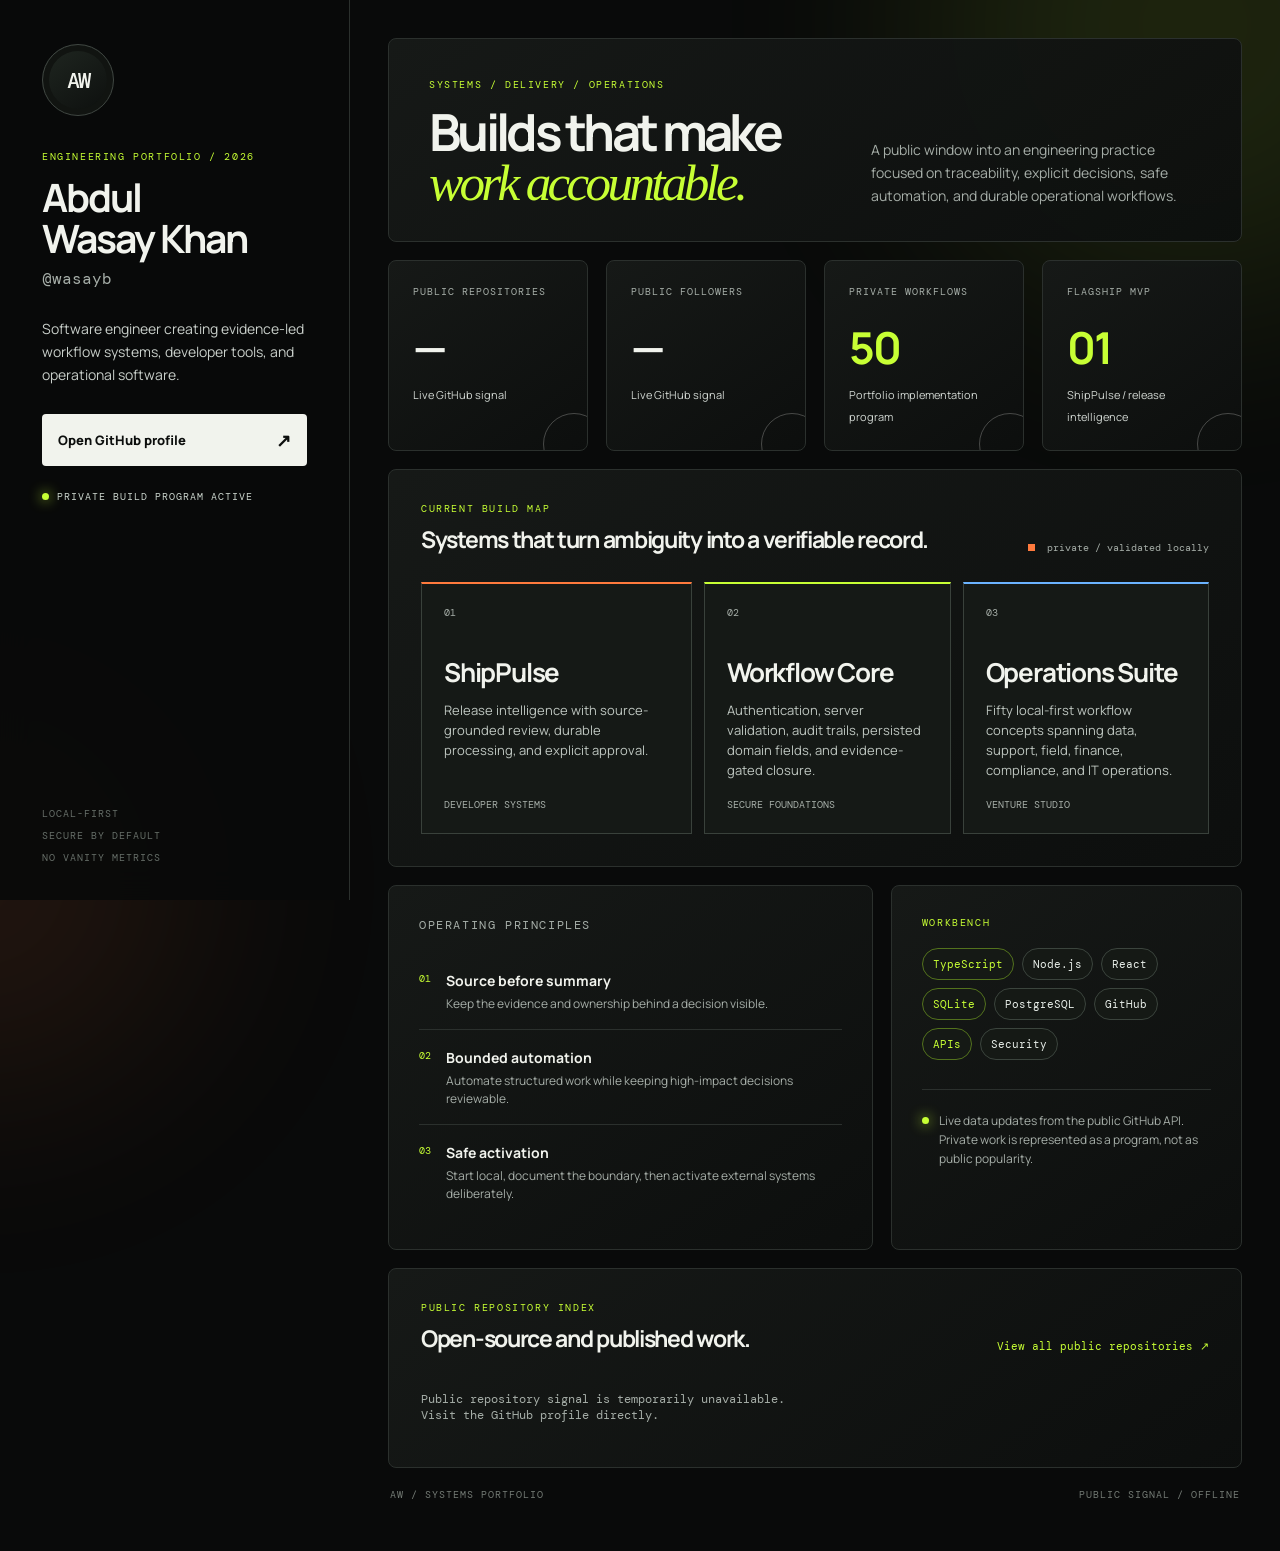
==== index.html @ aad49763 "feat: add visual systems portfolio hub" ====
<!doctype html>
<html lang="en">
  <head>
    <meta charset="utf-8" />
    <meta name="viewport" content="width=device-width, initial-scale=1" />
    <meta name="description" content="Abdul Wasay Khan — software engineering portfolio hub." />
    <title>AW / Systems Portfolio</title>
    <link rel="preconnect" href="https://fonts.googleapis.com" />
    <link rel="preconnect" href="https://fonts.gstatic.com" crossorigin />
    <link href="https://fonts.googleapis.com/css2?family=DM+Mono:wght@400;500&family=Manrope:wght@400;500;600;700;800&display=swap" rel="stylesheet" />
    <link rel="stylesheet" href="styles.css" />
  </head>
  <body>
    <div class="ambient ambient-one"></div>
    <div class="ambient ambient-two"></div>
    <main class="layout">
      <aside class="identity-rail">
        <div class="mark" aria-label="Abdul Wasay Khan monogram">AW</div>
        <p class="rail-kicker">ENGINEERING PORTFOLIO / 2026</p>
        <h1>Abdul<br />Wasay Khan</h1>
        <p class="handle">@wasayb</p>
        <p class="identity-copy">Software engineer creating evidence-led workflow systems, developer tools, and operational software.</p>
        <a class="profile-link" href="https://github.com/wasayb" target="_blank" rel="noreferrer">Open GitHub profile <span>↗</span></a>
        <div class="rail-status"><span class="status-dot"></span> PRIVATE BUILD PROGRAM ACTIVE</div>
        <div class="rail-bottom">
          <span>LOCAL-FIRST</span>
          <span>SECURE BY DEFAULT</span>
          <span>NO VANITY METRICS</span>
        </div>
      </aside>

      <section class="main-stage">
        <header class="hero-panel panel">
          <div>
            <p class="eyebrow">SYSTEMS / DELIVERY / OPERATIONS</p>
            <h2>Builds that make<br /><em>work accountable.</em></h2>
          </div>
          <p class="hero-copy">A public window into an engineering practice focused on traceability, explicit decisions, safe automation, and durable operational workflows.</p>
        </header>

        <section class="metric-grid" aria-label="Portfolio signals">
          <article class="metric-card panel live-card">
            <p>PUBLIC REPOSITORIES</p>
            <strong id="repo-count">—</strong>
            <small>Live GitHub signal</small>
          </article>
          <article class="metric-card panel live-card">
            <p>PUBLIC FOLLOWERS</p>
            <strong id="follower-count">—</strong>
            <small>Live GitHub signal</small>
          </article>
          <article class="metric-card panel private-card">
            <p>PRIVATE WORKFLOWS</p>
            <strong>50</strong>
            <small>Portfolio implementation program</small>
          </article>
          <article class="metric-card panel private-card">
            <p>FLAGSHIP MVP</p>
            <strong>01</strong>
            <small>ShipPulse / release intelligence</small>
          </article>
        </section>

        <section class="build-map panel">
          <div class="section-head">
            <div><p class="eyebrow">CURRENT BUILD MAP</p><h3>Systems that turn ambiguity into a verifiable record.</h3></div>
            <span class="map-key"><i></i> private / validated locally</span>
          </div>
          <div class="map-grid">
            <article class="map-card tone-orange"><span class="map-index">01</span><h4>ShipPulse</h4><p>Release intelligence with source-grounded review, durable processing, and explicit approval.</p><span class="card-tag">DEVELOPER SYSTEMS</span></article>
            <article class="map-card tone-lime"><span class="map-index">02</span><h4>Workflow Core</h4><p>Authentication, server validation, audit trails, persisted domain fields, and evidence-gated closure.</p><span class="card-tag">SECURE FOUNDATIONS</span></article>
            <article class="map-card tone-blue"><span class="map-index">03</span><h4>Operations Suite</h4><p>Fifty local-first workflow concepts spanning data, support, field, finance, compliance, and IT operations.</p><span class="card-tag">VENTURE STUDIO</span></article>
          </div>
        </section>

        <section class="signal-grid">
          <article class="panel operating-system">
            <p class="eyebrow">OPERATING PRINCIPLES</p>
            <ol>
              <li><span>01</span><div><b>Source before summary</b><p>Keep the evidence and ownership behind a decision visible.</p></div></li>
              <li><span>02</span><div><b>Bounded automation</b><p>Automate structured work while keeping high-impact decisions reviewable.</p></div></li>
              <li><span>03</span><div><b>Safe activation</b><p>Start local, document the boundary, then activate external systems deliberately.</p></div></li>
            </ol>
          </article>
          <article class="panel workbench">
            <p class="eyebrow">WORKBENCH</p>
            <div class="skills" aria-label="Core technologies"><span>TypeScript</span><span>Node.js</span><span>React</span><span>SQLite</span><span>PostgreSQL</span><span>GitHub</span><span>APIs</span><span>Security</span></div>
            <div class="workbench-note"><span class="pulse"></span><p>Live data updates from the public GitHub API. Private work is represented as a program, not as public popularity.</p></div>
          </article>
        </section>

        <section class="repository-panel panel">
          <div class="section-head">
            <div><p class="eyebrow">PUBLIC REPOSITORY INDEX</p><h3>Open-source and published work.</h3></div>
            <a href="https://github.com/wasayb?tab=repositories" target="_blank" rel="noreferrer">View all public repositories ↗</a>
          </div>
          <div id="repo-list" class="repo-list" aria-live="polite"><p class="loading">Loading public repository index…</p></div>
        </section>

        <footer class="page-footer">
          <span>AW / SYSTEMS PORTFOLIO</span>
          <span id="updated-at">PUBLIC SIGNAL / SYNCING</span>
        </footer>
      </section>
    </main>
    <script src="app.js"></script>
  </body>
</html>
---- styles.css ----
:root{--ink:#090a0a;--panel:#101211;--line:#2b302d;--soft:#a6aea8;--white:#f1f3ed;--acid:#c7ff34;--orange:#ff7a3d;--blue:#6bb3ff;font-family:Manrope,Arial,sans-serif;color:var(--white);background:var(--ink)}
*{box-sizing:border-box}body{margin:0;min-width:320px;background:var(--ink);color:var(--white)}.ambient{position:fixed;border-radius:50%;filter:blur(120px);opacity:.11;pointer-events:none}.ambient-one{width:550px;height:550px;background:var(--acid);right:-190px;top:-250px}.ambient-two{width:420px;height:420px;background:var(--orange);left:-230px;bottom:-190px}.layout{position:relative;display:grid;grid-template-columns:350px minmax(0,1fr);max-width:1560px;min-height:100vh;margin:0 auto}.identity-rail{position:sticky;top:0;height:100vh;padding:44px 42px 36px;border-right:1px solid var(--line);display:flex;flex-direction:column;background:rgba(9,10,10,.88);backdrop-filter:blur(16px)}.mark{height:72px;width:72px;display:grid;place-items:center;border:1px solid #404742;border-radius:50%;font-family:"DM Mono",monospace;font-weight:500;letter-spacing:-2px;font-size:22px;background:linear-gradient(145deg,#202721,#0c0e0d);box-shadow:inset 0 0 0 6px #111411}.rail-kicker,.eyebrow{color:var(--acid);font-family:"DM Mono",monospace;font-size:10px;letter-spacing:1.6px;margin:34px 0 14px}.identity-rail h1{font-size:39px;line-height:1.04;letter-spacing:-2px;margin:0}.handle{font-family:"DM Mono",monospace;color:var(--soft);margin:10px 0 28px}.identity-copy{font-size:14px;line-height:1.65;color:#c9cfca;margin:0}.profile-link{display:flex;justify-content:space-between;align-items:center;text-decoration:none;color:#0c0e0d;background:var(--white);font-size:13px;font-weight:800;margin-top:28px;padding:14px 16px;border-radius:4px}.profile-link span{font-size:18px}.rail-status{color:#ccd6ce;font:10px "DM Mono",monospace;letter-spacing:1px;margin-top:24px;display:flex;align-items:center;gap:8px}.status-dot,.pulse{display:inline-block;background:var(--acid);border-radius:50%;width:7px;height:7px;box-shadow:0 0 13px var(--acid)}.rail-bottom{margin-top:auto;display:grid;gap:9px;color:#666e68;font:10px "DM Mono",monospace;letter-spacing:1px}.main-stage{padding:38px;display:grid;gap:18px}.panel{background:linear-gradient(145deg,rgba(23,26,24,.96),rgba(13,15,14,.96));border:1px solid var(--line);border-radius:8px}.hero-panel{padding:39px 40px 34px;display:grid;grid-template-columns:minmax(0,1fr) 330px;align-items:end;gap:20px}.hero-panel .eyebrow{margin:0 0 16px}.hero-panel h2{font-size:clamp(34px,4vw,60px);letter-spacing:-3.7px;line-height:.95;margin:0}.hero-panel h2 em{font-family:Georgia,serif;font-weight:400;color:var(--acid)}.hero-copy{color:var(--soft);font-size:14px;line-height:1.65;margin:0}.metric-grid{display:grid;grid-template-columns:repeat(4,minmax(0,1fr));gap:18px}.metric-card{position:relative;overflow:hidden;padding:24px;min-height:150px}.metric-card:after{content:"";position:absolute;width:60px;height:60px;right:-18px;bottom:-25px;border:1px solid currentColor;border-radius:50%;opacity:.25}.metric-card p{font:10px "DM Mono",monospace;letter-spacing:1px;color:var(--soft);margin:0}.metric-card strong{display:block;font-size:44px;letter-spacing:-2px;margin:19px 0 5px}.metric-card small{color:#d2d8d3;font-size:11px}.private-card strong{color:var(--acid)}.live-card strong{color:var(--white)}.build-map{padding:32px}.section-head{display:flex;justify-content:space-between;align-items:flex-end;gap:24px}.section-head .eyebrow{margin:0 0 11px}.section-head h3{font-size:23px;letter-spacing:-1.3px;line-height:1.2;margin:0;max-width:620px}.section-head a{font:11px "DM Mono",monospace;text-decoration:none;color:var(--acid);white-space:nowrap}.map-key{font:10px "DM Mono",monospace;color:var(--soft);white-space:nowrap}.map-key i{display:inline-block;width:7px;height:7px;background:var(--orange);margin-right:6px}.map-grid{display:grid;grid-template-columns:1.1fr 1fr 1fr;gap:12px;margin-top:28px}.map-card{min-height:220px;padding:22px;border:1px solid #39413b;background:#151916;display:flex;flex-direction:column}.map-card.tone-orange{border-top:2px solid var(--orange)}.map-card.tone-lime{border-top:2px solid var(--acid)}.map-card.tone-blue{border-top:2px solid var(--blue)}.map-index,.card-tag{font:10px "DM Mono",monospace;color:var(--soft)}.map-card h4{font-size:26px;letter-spacing:-1.2px;margin:35px 0 10px}.map-card p{font-size:13px;line-height:1.55;color:#bec6c0;margin:0}.card-tag{margin-top:auto;color:var(--soft);padding-top:18px}.signal-grid{display:grid;grid-template-columns:1.16fr .84fr;gap:18px}.operating-system,.workbench{padding:30px}.operating-system .eyebrow,.workbench .eyebrow{margin:0 0 19px}.operating-system ol{list-style:none;padding:0;margin:0}.operating-system li{display:flex;gap:15px;padding:16px 0;border-top:1px solid var(--line)}.operating-system li:first-child{border-top:0}.operating-system li>span{font:10px "DM Mono",monospace;color:var(--acid);padding-top:3px}.operating-system b{font-size:14px}.operating-system p{font-size:12px;color:var(--soft);margin:4px 0 0;line-height:1.5}.skills{display:flex;flex-wrap:wrap;gap:8px}.skills span{font:11px "DM Mono",monospace;padding:8px 10px;border:1px solid #3b443d;border-radius:999px;color:#e8eee9;background:#151915}.skills span:nth-child(3n+1){border-color:#53721d;color:var(--acid)}.workbench-note{border-top:1px solid var(--line);padding-top:22px;margin-top:29px;display:flex;gap:10px;align-items:flex-start}.workbench-note p{font-size:12px;line-height:1.55;color:var(--soft);margin:0}.pulse{flex:0 0 auto;margin-top:5px}.repository-panel{padding:32px}.repo-list{display:grid;grid-template-columns:repeat(2,minmax(0,1fr));gap:12px;margin-top:26px}.repo-item{padding:20px;border:1px solid #363e38;background:#131714;text-decoration:none;color:var(--white);min-height:140px;transition:transform .18s ease,border-color .18s ease}.repo-item:hover{transform:translateY(-3px);border-color:var(--acid)}.repo-top{display:flex;justify-content:space-between;gap:12px;align-items:start}.repo-name{font:600 16px Manrope,sans-serif}.repo-lang{font:10px "DM Mono",monospace;color:var(--acid);border:1px solid #4f661f;padding:4px 7px;border-radius:999px}.repo-item p{font-size:12px;line-height:1.55;color:var(--soft);margin:15px 0}.repo-meta{font:10px "DM Mono",monospace;color:#c5cbc6;display:flex;gap:13px}.loading{font:12px "DM Mono",monospace;color:var(--soft)}.page-footer{font:10px "DM Mono",monospace;color:#737a74;display:flex;justify-content:space-between;letter-spacing:1px;padding:2px 2px 12px}@media(max-width:1100px){.layout{grid-template-columns:270px minmax(0,1fr)}.identity-rail{padding:36px 28px}.metric-grid{grid-template-columns:repeat(2,minmax(0,1fr))}.map-grid{grid-template-columns:1fr}.map-card{min-height:175px}.signal-grid{grid-template-columns:1fr}.hero-panel{grid-template-columns:1fr}.hero-copy{max-width:500px}}@media(max-width:760px){.layout{display:block}.identity-rail{position:relative;height:auto;border-right:0;border-bottom:1px solid var(--line);padding:30px 24px}.identity-rail h1{font-size:32px}.rail-kicker{margin-top:24px}.rail-bottom{display:none}.main-stage{padding:16px}.hero-panel,.build-map,.operating-system,.workbench,.repository-panel{padding:24px}.hero-panel h2{font-size:40px}.metric-grid,.repo-list{grid-template-columns:1fr}.section-head{align-items:flex-start;flex-direction:column}.section-head a{white-space:normal}.page-footer{gap:10px;flex-direction:column}}
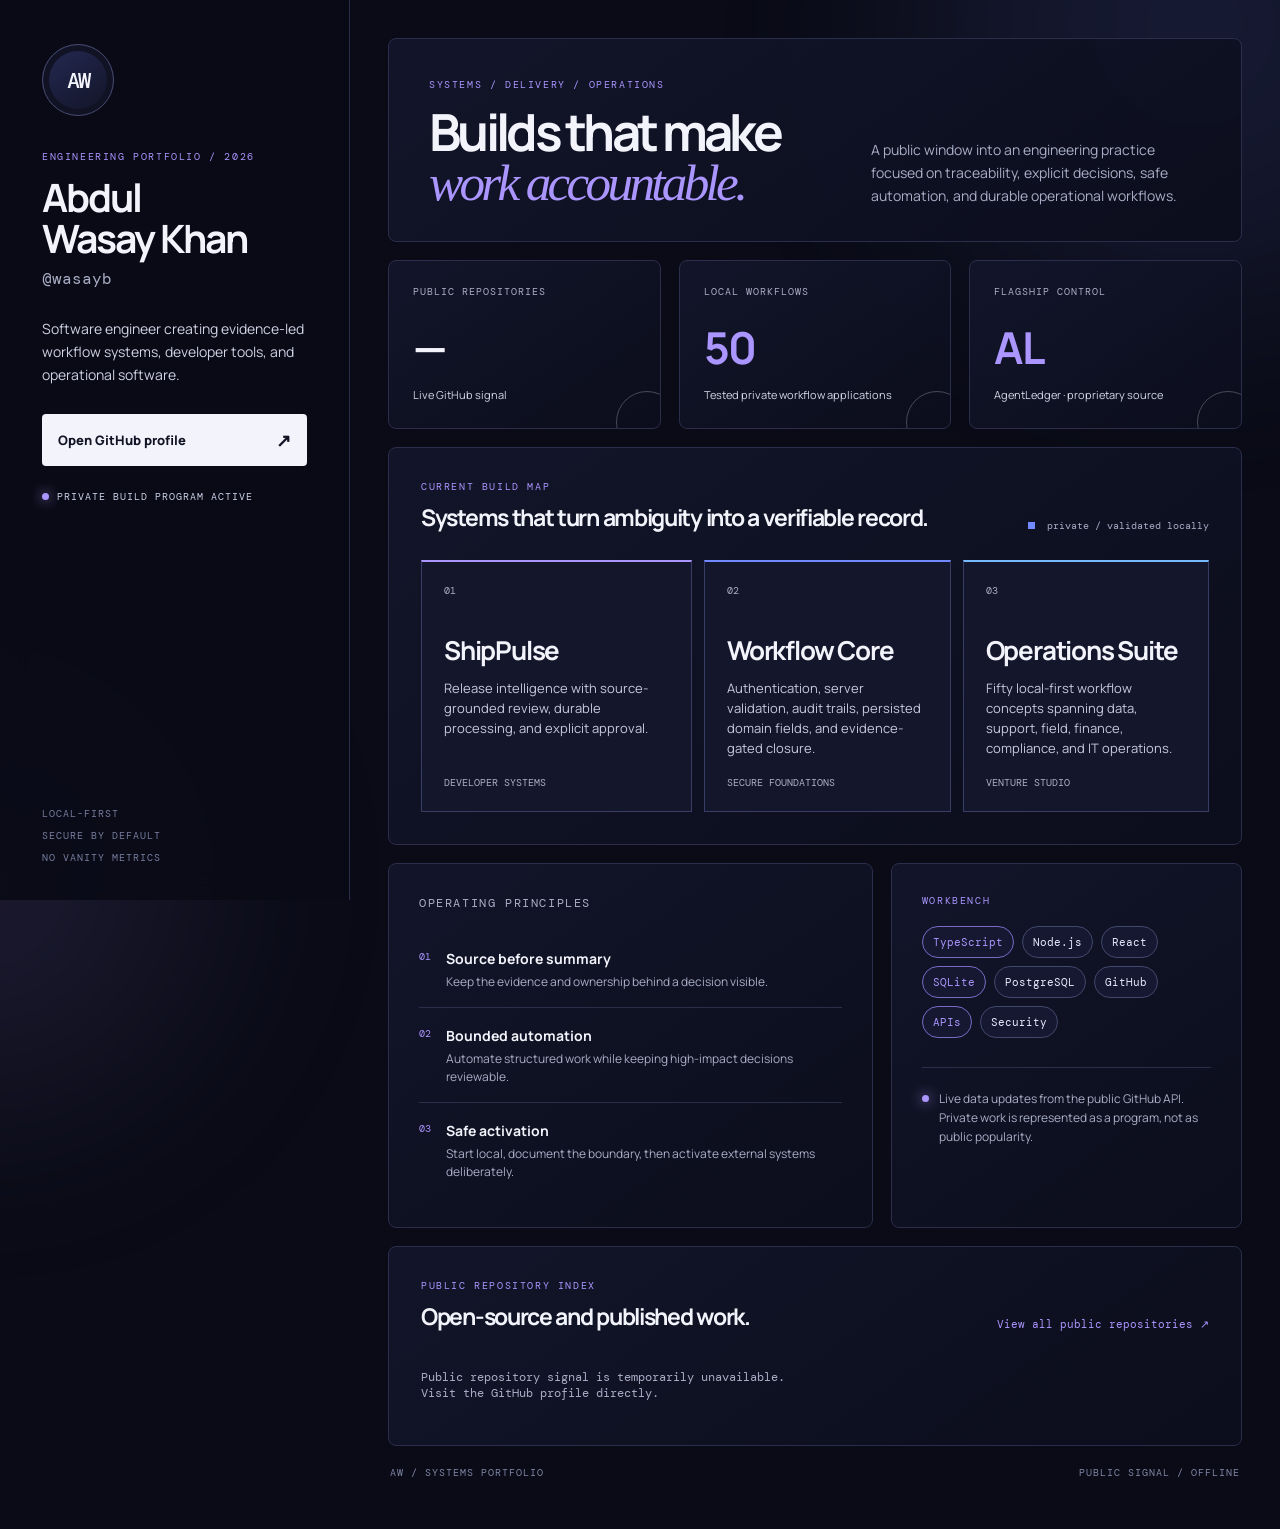
==== commit 58dd483c: "design: refine public portfolio visual system" ====
--- a/index.html
+++ b/index.html
@@ -44,20 +44,15 @@
             <strong id="repo-count">—</strong>
             <small>Live GitHub signal</small>
           </article>
-          <article class="metric-card panel live-card">
-            <p>PUBLIC FOLLOWERS</p>
-            <strong id="follower-count">—</strong>
-            <small>Live GitHub signal</small>
+          <article class="metric-card panel private-card">
+            <p>LOCAL WORKFLOWS</p>
+            <strong>50</strong>
+            <small>Tested private workflow applications</small>
           </article>
           <article class="metric-card panel private-card">
-            <p>PRIVATE WORKFLOWS</p>
-            <strong>50</strong>
-            <small>Portfolio implementation program</small>
-          </article>
-          <article class="metric-card panel private-card">
-            <p>FLAGSHIP MVP</p>
-            <strong>01</strong>
-            <small>ShipPulse / release intelligence</small>
+            <p>FLAGSHIP CONTROL</p>
+            <strong>AL</strong>
+            <small>AgentLedger · proprietary source</small>
           </article>
         </section>
 
@@ -67,8 +62,8 @@
             <span class="map-key"><i></i> private / validated locally</span>
           </div>
           <div class="map-grid">
-            <article class="map-card tone-orange"><span class="map-index">01</span><h4>ShipPulse</h4><p>Release intelligence with source-grounded review, durable processing, and explicit approval.</p><span class="card-tag">DEVELOPER SYSTEMS</span></article>
-            <article class="map-card tone-lime"><span class="map-index">02</span><h4>Workflow Core</h4><p>Authentication, server validation, audit trails, persisted domain fields, and evidence-gated closure.</p><span class="card-tag">SECURE FOUNDATIONS</span></article>
+            <article class="map-card tone-violet"><span class="map-index">01</span><h4>ShipPulse</h4><p>Release intelligence with source-grounded review, durable processing, and explicit approval.</p><span class="card-tag">DEVELOPER SYSTEMS</span></article>
+            <article class="map-card tone-indigo"><span class="map-index">02</span><h4>Workflow Core</h4><p>Authentication, server validation, audit trails, persisted domain fields, and evidence-gated closure.</p><span class="card-tag">SECURE FOUNDATIONS</span></article>
             <article class="map-card tone-blue"><span class="map-index">03</span><h4>Operations Suite</h4><p>Fifty local-first workflow concepts spanning data, support, field, finance, compliance, and IT operations.</p><span class="card-tag">VENTURE STUDIO</span></article>
           </div>
         </section>
--- a/styles.css
+++ b/styles.css
@@ -1,2 +1,2 @@
-:root{--ink:#090a0a;--panel:#101211;--line:#2b302d;--soft:#a6aea8;--white:#f1f3ed;--acid:#c7ff34;--orange:#ff7a3d;--blue:#6bb3ff;font-family:Manrope,Arial,sans-serif;color:var(--white);background:var(--ink)}
-*{box-sizing:border-box}body{margin:0;min-width:320px;background:var(--ink);color:var(--white)}.ambient{position:fixed;border-radius:50%;filter:blur(120px);opacity:.11;pointer-events:none}.ambient-one{width:550px;height:550px;background:var(--acid);right:-190px;top:-250px}.ambient-two{width:420px;height:420px;background:var(--orange);left:-230px;bottom:-190px}.layout{position:relative;display:grid;grid-template-columns:350px minmax(0,1fr);max-width:1560px;min-height:100vh;margin:0 auto}.identity-rail{position:sticky;top:0;height:100vh;padding:44px 42px 36px;border-right:1px solid var(--line);display:flex;flex-direction:column;background:rgba(9,10,10,.88);backdrop-filter:blur(16px)}.mark{height:72px;width:72px;display:grid;place-items:center;border:1px solid #404742;border-radius:50%;font-family:"DM Mono",monospace;font-weight:500;letter-spacing:-2px;font-size:22px;background:linear-gradient(145deg,#202721,#0c0e0d);box-shadow:inset 0 0 0 6px #111411}.rail-kicker,.eyebrow{color:var(--acid);font-family:"DM Mono",monospace;font-size:10px;letter-spacing:1.6px;margin:34px 0 14px}.identity-rail h1{font-size:39px;line-height:1.04;letter-spacing:-2px;margin:0}.handle{font-family:"DM Mono",monospace;color:var(--soft);margin:10px 0 28px}.identity-copy{font-size:14px;line-height:1.65;color:#c9cfca;margin:0}.profile-link{display:flex;justify-content:space-between;align-items:center;text-decoration:none;color:#0c0e0d;background:var(--white);font-size:13px;font-weight:800;margin-top:28px;padding:14px 16px;border-radius:4px}.profile-link span{font-size:18px}.rail-status{color:#ccd6ce;font:10px "DM Mono",monospace;letter-spacing:1px;margin-top:24px;display:flex;align-items:center;gap:8px}.status-dot,.pulse{display:inline-block;background:var(--acid);border-radius:50%;width:7px;height:7px;box-shadow:0 0 13px var(--acid)}.rail-bottom{margin-top:auto;display:grid;gap:9px;color:#666e68;font:10px "DM Mono",monospace;letter-spacing:1px}.main-stage{padding:38px;display:grid;gap:18px}.panel{background:linear-gradient(145deg,rgba(23,26,24,.96),rgba(13,15,14,.96));border:1px solid var(--line);border-radius:8px}.hero-panel{padding:39px 40px 34px;display:grid;grid-template-columns:minmax(0,1fr) 330px;align-items:end;gap:20px}.hero-panel .eyebrow{margin:0 0 16px}.hero-panel h2{font-size:clamp(34px,4vw,60px);letter-spacing:-3.7px;line-height:.95;margin:0}.hero-panel h2 em{font-family:Georgia,serif;font-weight:400;color:var(--acid)}.hero-copy{color:var(--soft);font-size:14px;line-height:1.65;margin:0}.metric-grid{display:grid;grid-template-columns:repeat(4,minmax(0,1fr));gap:18px}.metric-card{position:relative;overflow:hidden;padding:24px;min-height:150px}.metric-card:after{content:"";position:absolute;width:60px;height:60px;right:-18px;bottom:-25px;border:1px solid currentColor;border-radius:50%;opacity:.25}.metric-card p{font:10px "DM Mono",monospace;letter-spacing:1px;color:var(--soft);margin:0}.metric-card strong{display:block;font-size:44px;letter-spacing:-2px;margin:19px 0 5px}.metric-card small{color:#d2d8d3;font-size:11px}.private-card strong{color:var(--acid)}.live-card strong{color:var(--white)}.build-map{padding:32px}.section-head{display:flex;justify-content:space-between;align-items:flex-end;gap:24px}.section-head .eyebrow{margin:0 0 11px}.section-head h3{font-size:23px;letter-spacing:-1.3px;line-height:1.2;margin:0;max-width:620px}.section-head a{font:11px "DM Mono",monospace;text-decoration:none;color:var(--acid);white-space:nowrap}.map-key{font:10px "DM Mono",monospace;color:var(--soft);white-space:nowrap}.map-key i{display:inline-block;width:7px;height:7px;background:var(--orange);margin-right:6px}.map-grid{display:grid;grid-template-columns:1.1fr 1fr 1fr;gap:12px;margin-top:28px}.map-card{min-height:220px;padding:22px;border:1px solid #39413b;background:#151916;display:flex;flex-direction:column}.map-card.tone-orange{border-top:2px solid var(--orange)}.map-card.tone-lime{border-top:2px solid var(--acid)}.map-card.tone-blue{border-top:2px solid var(--blue)}.map-index,.card-tag{font:10px "DM Mono",monospace;color:var(--soft)}.map-card h4{font-size:26px;letter-spacing:-1.2px;margin:35px 0 10px}.map-card p{font-size:13px;line-height:1.55;color:#bec6c0;margin:0}.card-tag{margin-top:auto;color:var(--soft);padding-top:18px}.signal-grid{display:grid;grid-template-columns:1.16fr .84fr;gap:18px}.operating-system,.workbench{padding:30px}.operating-system .eyebrow,.workbench .eyebrow{margin:0 0 19px}.operating-system ol{list-style:none;padding:0;margin:0}.operating-system li{display:flex;gap:15px;padding:16px 0;border-top:1px solid var(--line)}.operating-system li:first-child{border-top:0}.operating-system li>span{font:10px "DM Mono",monospace;color:var(--acid);padding-top:3px}.operating-system b{font-size:14px}.operating-system p{font-size:12px;color:var(--soft);margin:4px 0 0;line-height:1.5}.skills{display:flex;flex-wrap:wrap;gap:8px}.skills span{font:11px "DM Mono",monospace;padding:8px 10px;border:1px solid #3b443d;border-radius:999px;color:#e8eee9;background:#151915}.skills span:nth-child(3n+1){border-color:#53721d;color:var(--acid)}.workbench-note{border-top:1px solid var(--line);padding-top:22px;margin-top:29px;display:flex;gap:10px;align-items:flex-start}.workbench-note p{font-size:12px;line-height:1.55;color:var(--soft);margin:0}.pulse{flex:0 0 auto;margin-top:5px}.repository-panel{padding:32px}.repo-list{display:grid;grid-template-columns:repeat(2,minmax(0,1fr));gap:12px;margin-top:26px}.repo-item{padding:20px;border:1px solid #363e38;background:#131714;text-decoration:none;color:var(--white);min-height:140px;transition:transform .18s ease,border-color .18s ease}.repo-item:hover{transform:translateY(-3px);border-color:var(--acid)}.repo-top{display:flex;justify-content:space-between;gap:12px;align-items:start}.repo-name{font:600 16px Manrope,sans-serif}.repo-lang{font:10px "DM Mono",monospace;color:var(--acid);border:1px solid #4f661f;padding:4px 7px;border-radius:999px}.repo-item p{font-size:12px;line-height:1.55;color:var(--soft);margin:15px 0}.repo-meta{font:10px "DM Mono",monospace;color:#c5cbc6;display:flex;gap:13px}.loading{font:12px "DM Mono",monospace;color:var(--soft)}.page-footer{font:10px "DM Mono",monospace;color:#737a74;display:flex;justify-content:space-between;letter-spacing:1px;padding:2px 2px 12px}@media(max-width:1100px){.layout{grid-template-columns:270px minmax(0,1fr)}.identity-rail{padding:36px 28px}.metric-grid{grid-template-columns:repeat(2,minmax(0,1fr))}.map-grid{grid-template-columns:1fr}.map-card{min-height:175px}.signal-grid{grid-template-columns:1fr}.hero-panel{grid-template-columns:1fr}.hero-copy{max-width:500px}}@media(max-width:760px){.layout{display:block}.identity-rail{position:relative;height:auto;border-right:0;border-bottom:1px solid var(--line);padding:30px 24px}.identity-rail h1{font-size:32px}.rail-kicker{margin-top:24px}.rail-bottom{display:none}.main-stage{padding:16px}.hero-panel,.build-map,.operating-system,.workbench,.repository-panel{padding:24px}.hero-panel h2{font-size:40px}.metric-grid,.repo-list{grid-template-columns:1fr}.section-head{align-items:flex-start;flex-direction:column}.section-head a{white-space:normal}.page-footer{gap:10px;flex-direction:column}}
+ :root{--ink:#0a0b16;--panel:#111425;--line:#2a2e4a;--soft:#a9aec6;--white:#f3f3fb;--violet:#ab95ff;--indigo:#7288ff;--blue:#76b9ff;font-family:Manrope,Arial,sans-serif;color:var(--white);background:var(--ink)}
+*{box-sizing:border-box}body{margin:0;min-width:320px;background:var(--ink);color:var(--white)}.ambient{position:fixed;border-radius:50%;filter:blur(120px);opacity:.12;pointer-events:none}.ambient-one{width:550px;height:550px;background:var(--indigo);right:-190px;top:-250px}.ambient-two{width:420px;height:420px;background:var(--violet);left:-230px;bottom:-190px}.layout{position:relative;display:grid;grid-template-columns:350px minmax(0,1fr);max-width:1560px;min-height:100vh;margin:0 auto}.identity-rail{position:sticky;top:0;height:100vh;padding:44px 42px 36px;border-right:1px solid var(--line);display:flex;flex-direction:column;background:rgba(10,11,22,.88);backdrop-filter:blur(16px)}.mark{height:72px;width:72px;display:grid;place-items:center;border:1px solid #474b70;border-radius:50%;font-family:"DM Mono",monospace;font-weight:500;letter-spacing:-2px;font-size:22px;background:linear-gradient(145deg,#252a54,#111324);box-shadow:inset 0 0 0 6px #111324}.rail-kicker,.eyebrow{color:var(--violet);font-family:"DM Mono",monospace;font-size:10px;letter-spacing:1.6px;margin:34px 0 14px}.identity-rail h1{font-size:39px;line-height:1.04;letter-spacing:-2px;margin:0}.handle{font-family:"DM Mono",monospace;color:var(--soft);margin:10px 0 28px}.identity-copy{font-size:14px;line-height:1.65;color:#d0d2e5;margin:0}.profile-link{display:flex;justify-content:space-between;align-items:center;text-decoration:none;color:#111324;background:var(--white);font-size:13px;font-weight:800;margin-top:28px;padding:14px 16px;border-radius:4px}.profile-link span{font-size:18px}.rail-status{color:#cdd2e9;font:10px "DM Mono",monospace;letter-spacing:1px;margin-top:24px;display:flex;align-items:center;gap:8px}.status-dot,.pulse{display:inline-block;background:var(--violet);border-radius:50%;width:7px;height:7px;box-shadow:0 0 13px var(--violet)}.rail-bottom{margin-top:auto;display:grid;gap:9px;color:#777d9e;font:10px "DM Mono",monospace;letter-spacing:1px}.main-stage{padding:38px;display:grid;gap:18px}.panel{background:linear-gradient(145deg,rgba(19,22,43,.96),rgba(12,14,29,.96));border:1px solid var(--line);border-radius:8px}.hero-panel{padding:39px 40px 34px;display:grid;grid-template-columns:minmax(0,1fr) 330px;align-items:end;gap:20px}.hero-panel .eyebrow{margin:0 0 16px}.hero-panel h2{font-size:clamp(34px,4vw,60px);letter-spacing:-3.7px;line-height:.95;margin:0}.hero-panel h2 em{font-family:Georgia,serif;font-weight:400;color:var(--violet)}.hero-copy{color:var(--soft);font-size:14px;line-height:1.65;margin:0}.metric-grid{display:grid;grid-template-columns:repeat(3,minmax(0,1fr));gap:18px}.metric-card{position:relative;overflow:hidden;padding:24px;min-height:150px}.metric-card:after{content:"";position:absolute;width:60px;height:60px;right:-18px;bottom:-25px;border:1px solid currentColor;border-radius:50%;opacity:.25}.metric-card p{font:10px "DM Mono",monospace;letter-spacing:1px;color:var(--soft);margin:0}.metric-card strong{display:block;font-size:44px;letter-spacing:-2px;margin:19px 0 5px}.metric-card small{color:#d4d7e7;font-size:11px}.private-card strong{color:var(--violet)}.live-card strong{color:var(--white)}.build-map{padding:32px}.section-head{display:flex;justify-content:space-between;align-items:flex-end;gap:24px}.section-head .eyebrow{margin:0 0 11px}.section-head h3{font-size:23px;letter-spacing:-1.3px;line-height:1.2;margin:0;max-width:620px}.section-head a{font:11px "DM Mono",monospace;text-decoration:none;color:var(--violet);white-space:nowrap}.map-key{font:10px "DM Mono",monospace;color:var(--soft);white-space:nowrap}.map-key i{display:inline-block;width:7px;height:7px;background:var(--indigo);margin-right:6px}.map-grid{display:grid;grid-template-columns:1.1fr 1fr 1fr;gap:12px;margin-top:28px}.map-card{min-height:220px;padding:22px;border:1px solid #373d66;background:#14172c;display:flex;flex-direction:column}.map-card.tone-violet{border-top:2px solid var(--violet)}.map-card.tone-indigo{border-top:2px solid var(--indigo)}.map-card.tone-blue{border-top:2px solid var(--blue)}.map-index,.card-tag{font:10px "DM Mono",monospace;color:var(--soft)}.map-card h4{font-size:26px;letter-spacing:-1.2px;margin:35px 0 10px}.map-card p{font-size:13px;line-height:1.55;color:#c6cadf;margin:0}.card-tag{margin-top:auto;color:var(--soft);padding-top:18px}.signal-grid{display:grid;grid-template-columns:1.16fr .84fr;gap:18px}.operating-system,.workbench{padding:30px}.operating-system .eyebrow,.workbench .eyebrow{margin:0 0 19px}.operating-system ol{list-style:none;padding:0;margin:0}.operating-system li{display:flex;gap:15px;padding:16px 0;border-top:1px solid var(--line)}.operating-system li:first-child{border-top:0}.operating-system li>span{font:10px "DM Mono",monospace;color:var(--violet);padding-top:3px}.operating-system b{font-size:14px}.operating-system p{font-size:12px;color:var(--soft);margin:4px 0 0;line-height:1.5}.skills{display:flex;flex-wrap:wrap;gap:8px}.skills span{font:11px "DM Mono",monospace;padding:8px 10px;border:1px solid #42486d;border-radius:999px;color:#e9eaff;background:#151830}.skills span:nth-child(3n+1){border-color:#796ac7;color:var(--violet)}.workbench-note{border-top:1px solid var(--line);padding-top:22px;margin-top:29px;display:flex;gap:10px;align-items:flex-start}.workbench-note p{font-size:12px;line-height:1.55;color:var(--soft);margin:0}.pulse{flex:0 0 auto;margin-top:5px}.repository-panel{padding:32px}.repo-list{display:grid;grid-template-columns:repeat(2,minmax(0,1fr));gap:12px;margin-top:26px}.repo-item{padding:20px;border:1px solid #3a4067;background:#13162c;text-decoration:none;color:var(--white);min-height:140px;transition:transform .18s ease,border-color .18s ease}.repo-item:hover{transform:translateY(-3px);border-color:var(--violet)}.repo-top{display:flex;justify-content:space-between;gap:12px;align-items:start}.repo-name{font:600 16px Manrope,sans-serif}.repo-lang{font:10px "DM Mono",monospace;color:var(--violet);border:1px solid #6556ad;padding:4px 7px;border-radius:999px}.repo-item p{font-size:12px;line-height:1.55;color:var(--soft);margin:15px 0}.repo-meta{font:10px "DM Mono",monospace;color:#c8cce0;display:flex;gap:13px}.loading{font:12px "DM Mono",monospace;color:var(--soft)}.page-footer{font:10px "DM Mono",monospace;color:#7f85a6;display:flex;justify-content:space-between;letter-spacing:1px;padding:2px 2px 12px}@media(max-width:1100px){.layout{grid-template-columns:270px minmax(0,1fr)}.identity-rail{padding:36px 28px}.metric-grid{grid-template-columns:repeat(2,minmax(0,1fr))}.map-grid{grid-template-columns:1fr}.map-card{min-height:175px}.signal-grid{grid-template-columns:1fr}.hero-panel{grid-template-columns:1fr}.hero-copy{max-width:500px}}@media(max-width:760px){.layout{display:block}.identity-rail{position:relative;height:auto;border-right:0;border-bottom:1px solid var(--line);padding:30px 24px}.identity-rail h1{font-size:32px}.rail-kicker{margin-top:24px}.rail-bottom{display:none}.main-stage{padding:16px}.hero-panel,.build-map,.operating-system,.workbench,.repository-panel{padding:24px}.hero-panel h2{font-size:40px}.metric-grid,.repo-list{grid-template-columns:1fr}.section-head{align-items:flex-start;flex-direction:column}.section-head a{white-space:normal}.page-footer{gap:10px;flex-direction:column}}
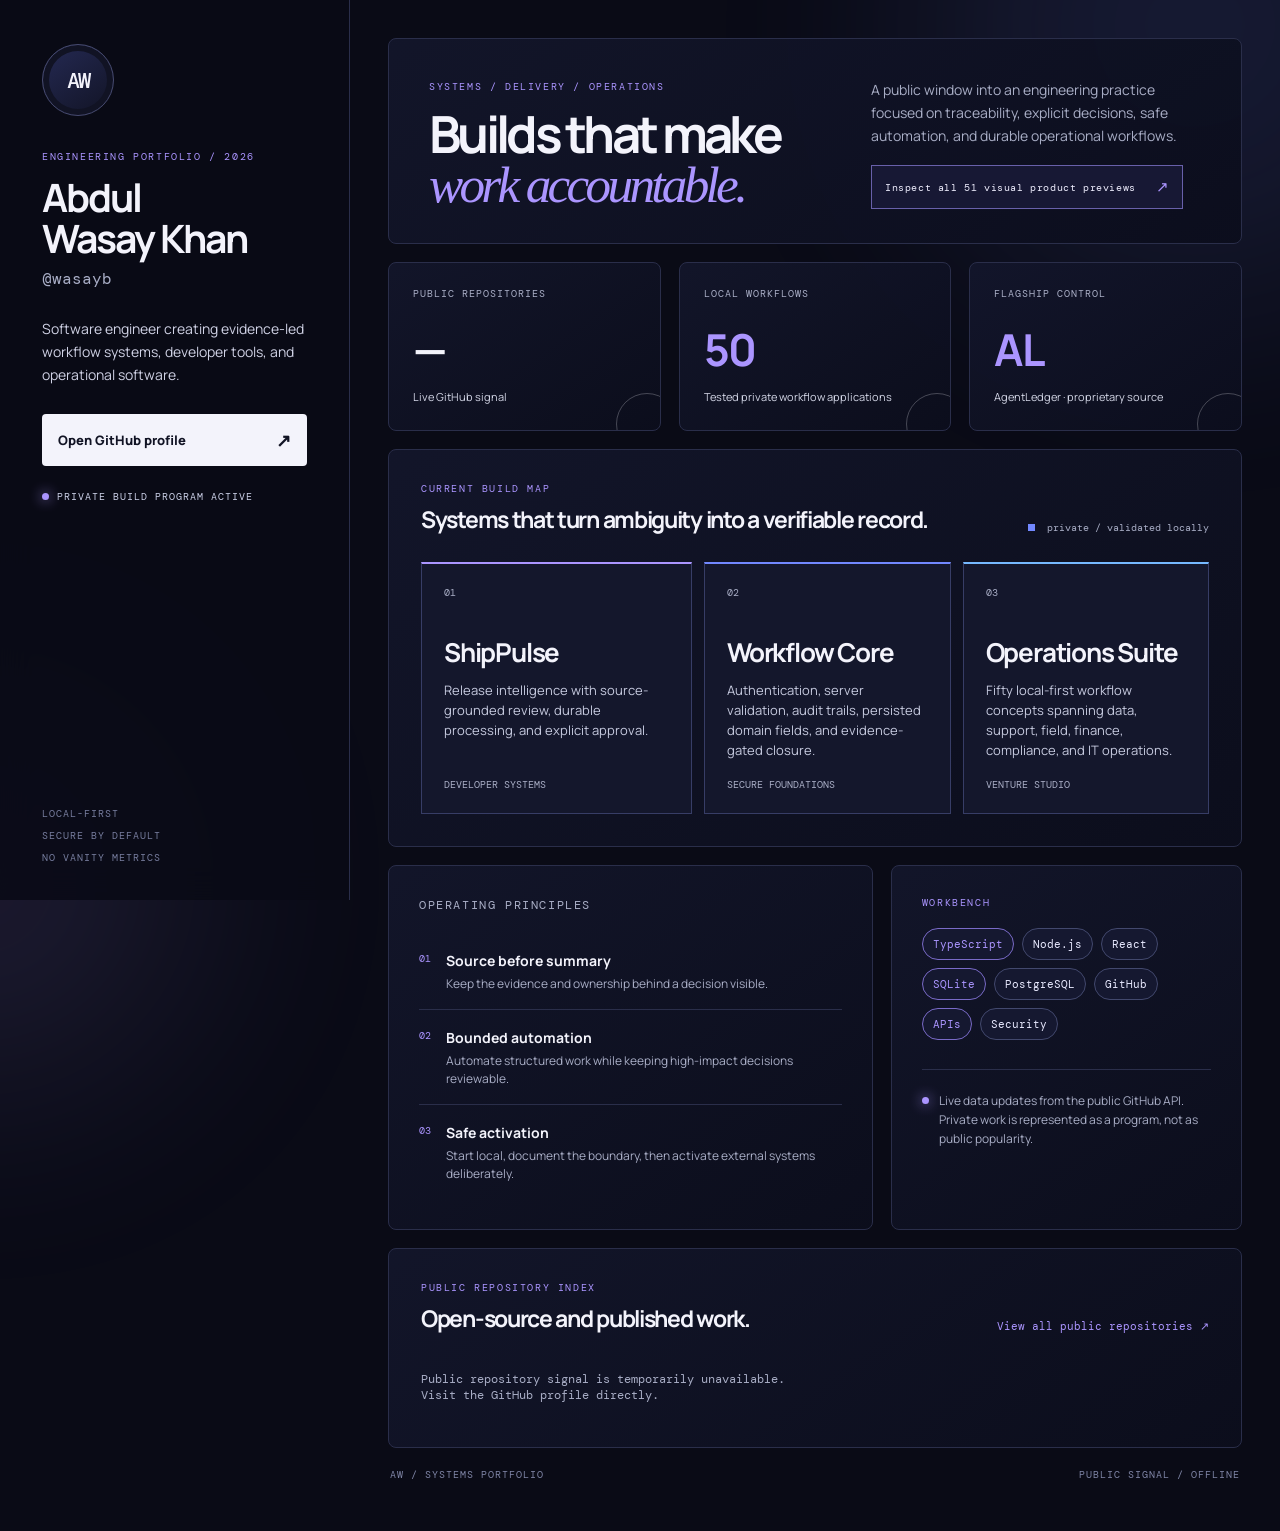
==== commit dd14796b: "feat: add 51-product visual gallery" ====
--- a/index.html
+++ b/index.html
@@ -9,6 +9,7 @@
     <link rel="preconnect" href="https://fonts.gstatic.com" crossorigin />
     <link href="https://fonts.googleapis.com/css2?family=DM+Mono:wght@400;500&family=Manrope:wght@400;500;600;700;800&display=swap" rel="stylesheet" />
     <link rel="stylesheet" href="styles.css" />
+    <link rel="stylesheet" href="index-overrides.css" />
   </head>
   <body>
     <div class="ambient ambient-one"></div>
@@ -35,7 +36,7 @@
             <p class="eyebrow">SYSTEMS / DELIVERY / OPERATIONS</p>
             <h2>Builds that make<br /><em>work accountable.</em></h2>
           </div>
-          <p class="hero-copy">A public window into an engineering practice focused on traceability, explicit decisions, safe automation, and durable operational workflows.</p>
+          <div><p class="hero-copy">A public window into an engineering practice focused on traceability, explicit decisions, safe automation, and durable operational workflows.</p><a class="showcase-link" href="products.html">Inspect all 51 visual product previews <span>↗</span></a></div>
         </header>
 
         <section class="metric-grid" aria-label="Portfolio signals">
--- a/index-overrides.css
+++ b/index-overrides.css
@@ -0,0 +1 @@
+.showcase-link{display:inline-flex;align-items:center;justify-content:space-between;gap:20px;margin-top:18px;padding:11px 13px;border:1px solid #6860aa;background:#171834;color:#efeefe;text-decoration:none;font:10px "DM Mono",monospace;letter-spacing:.6px}.showcase-link span{font-size:15px;color:#ab95ff}.showcase-link:hover{border-color:#ab95ff;background:#201a42}
